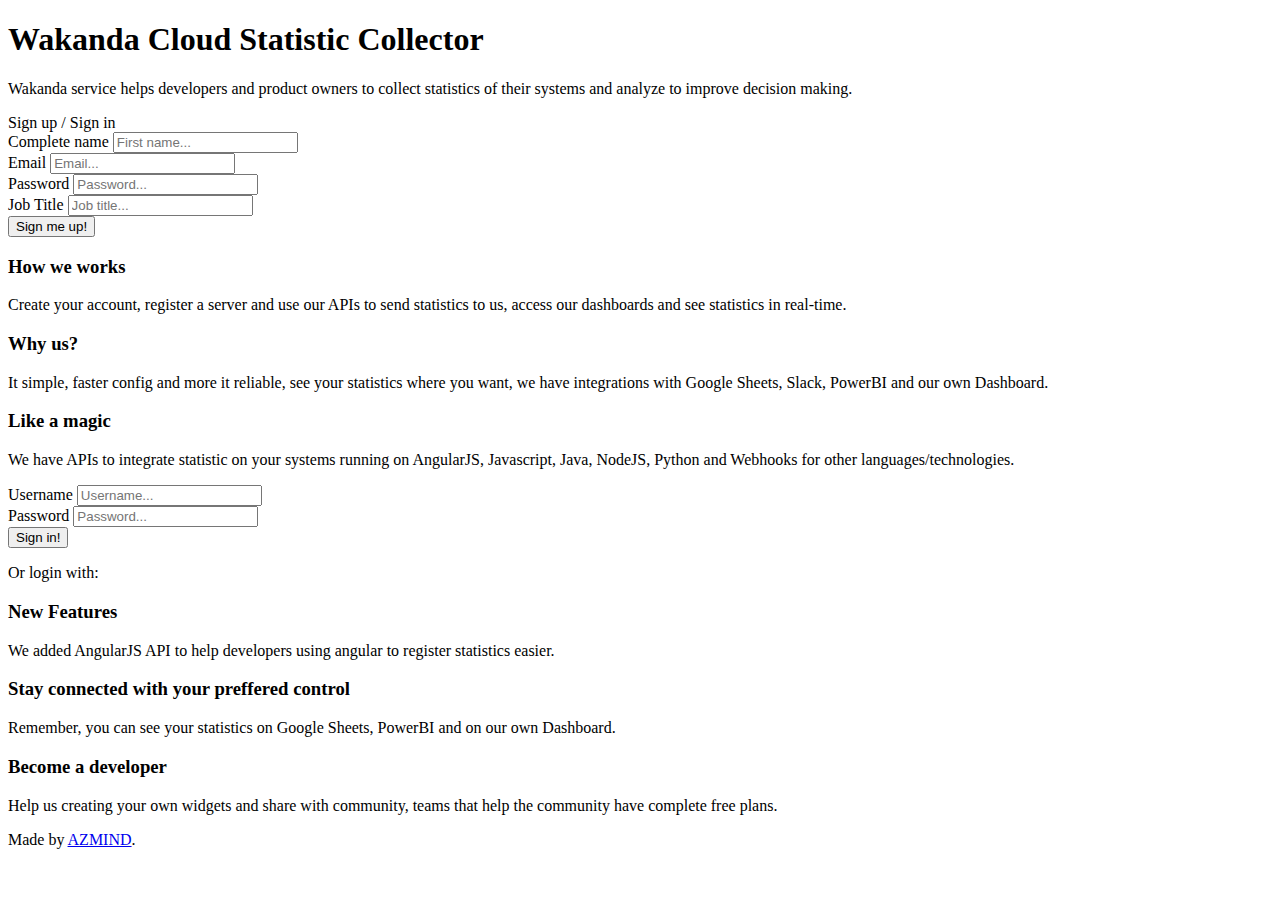
==== web/index.html @ 369befa0 "Refactoring rest services from rest package and some changes on web" ====
<!DOCTYPE html>
<html lang="en">

    <head>

        <meta charset="utf-8">
        <meta http-equiv="X-UA-Compatible" content="IE=edge">
        <meta name="viewport" content="width=device-width, initial-scale=1">
        <title>Wakanda</title>

        <!-- CSS -->
        <link rel="stylesheet" href="http://fonts.googleapis.com/css?family=Roboto:400,100,300,500">
        <link rel="stylesheet" href="assets/bootstrap/css/bootstrap.min.css">
        <link rel="stylesheet" href="assets/font-awesome/css/font-awesome.min.css">
		<link rel="stylesheet" href="assets/css/form-elements.css">
        <link rel="stylesheet" href="assets/css/style.css">

        <!-- HTML5 Shim and Respond.js IE8 support of HTML5 elements and media queries -->
        <!-- WARNING: Respond.js doesn't work if you view the page via file:// -->
        <!--[if lt IE 9]>
            <script src="https://oss.maxcdn.com/libs/html5shiv/3.7.0/html5shiv.js"></script>
            <script src="https://oss.maxcdn.com/libs/respond.js/1.4.2/respond.min.js"></script>
        <![endif]-->

        <!-- Favicon and touch icons -->
        <link rel="shortcut icon" href="assets/ico/wicon.png">
        <link rel="apple-touch-icon-precomposed" sizes="144x144" href="assets/ico/apple-touch-icon-144-precomposed.png">
        <link rel="apple-touch-icon-precomposed" sizes="114x114" href="assets/ico/apple-touch-icon-114-precomposed.png">
        <link rel="apple-touch-icon-precomposed" sizes="72x72" href="assets/ico/apple-touch-icon-72-precomposed.png">
        <link rel="apple-touch-icon-precomposed" href="assets/ico/apple-touch-icon-57-precomposed.png">

    </head>

    <body>

        <!-- Top content -->
        <div class="top-content">
        	<div class="container">
                	
                <div class="row">
                    <div class="col-sm-8 col-sm-offset-2 text">
                        <h1>Wakanda Cloud Statistic Collector</h1>
                        <div class="description">
                        	<p>
	                         	Wakanda service helps developers and product owners to collect
								statistics of their systems and analyze to improve decision making.
                        	</p>
                        </div>
                    </div>
                </div>
                
                <div class="row">
                    <div class="col-sm-10 col-sm-offset-1 show-forms">
                    	<span class="show-register-form active">Sign up</span>
                    	<span class="show-forms-divider">/</span> 
                    	<span class="show-login-form">Sign in</span>
                    </div>
                </div>
                
                <div class="row register-form">
                    <div class="col-sm-4 col-sm-offset-1">
						<form role="form" action="" method="post" class="r-form">
	                    	<div class="form-group">
	                    		<label class="sr-only" for="r-form-first-name">Complete name</label>
	                        	<input type="text" name="r-form-first-name" placeholder="First name..." class="r-form-first-name form-control" id="r-form-first-name">
	                        </div>
	                        <div class="form-group">
	                        	<label class="sr-only" for="r-form-email">Email</label>
	                        	<input type="text" name="r-form-email" placeholder="Email..." class="r-form-email form-control" id="r-form-email">
	                        </div>
							<div class="form-group">
								<label class="sr-only" for="r-form-password">Password</label>
								<input type="password" name="r-form-password" placeholder="Password..." class="r-form-password form-control" id="r-form-password">
							</div>
							<div class="form-group">
								<label class="sr-only" for="r-form-job-title">Job Title</label>
								<input type="text" name="r-form-job-title" placeholder="Job title..." class="r-form-job-title form-control" id="r-form-job-title">
							</div>
				            <button type="button" class="btn" id="signupBtn">Sign me up!</button>
						</form>
                    </div>
                    <div class="col-sm-6 forms-right-icons">
						<div class="row">
							<div class="col-sm-2 icon"><i class="fa fa-pencil"></i></div>
							<div class="col-sm-10">
								<h3>How we works</h3>
								<p>Create your account, register a server and use our APIs to send statistics to us, access our dashboards and see statistics in real-time.</p>
							</div>
						</div>
						<div class="row">
							<div class="col-sm-2 icon"><i class="fa fa-commenting"></i></div>
							<div class="col-sm-10">
								<h3>Why us?</h3>
								<p>It simple, faster config and more it reliable, see your statistics where you want, we have integrations with Google Sheets, Slack, PowerBI and our own Dashboard.</p>
							</div>
						</div>
						<div class="row">
							<div class="col-sm-2 icon"><i class="fa fa-magic"></i></div>
							<div class="col-sm-10">
								<h3>Like a magic</h3>
								<p>We have APIs to integrate statistic on your systems running on AngularJS, Javascript, Java, NodeJS, Python and Webhooks for other languages/technologies.
								</p>
							</div>
						</div>
                    </div>
                </div>

                <div class="row login-form">
                    <div class="col-sm-4 col-sm-offset-1">
						<form role="form" action="" method="post" class="l-form">
	                    	<div class="form-group">
	                    		<label class="sr-only" for="l-form-username">Username</label>
	                        	<input type="text" name="l-form-username" placeholder="Username..." class="l-form-username form-control" id="l-form-username">
	                        </div>
	                        <div class="form-group">
	                        	<label class="sr-only" for="l-form-password">Password</label>
	                        	<input type="password" name="l-form-password" placeholder="Password..." class="l-form-password form-control" id="l-form-password">
	                        </div>
				            <button type="button" class="btn" onclick="signIn()">Sign in!</button>
				    	</form>
				    	<div class="social-login">
                        	<p>Or login with:</p>
                        	<div class="social-login-buttons">
	                        	<a class="btn btn-link-1" href="#"><i class="fa fa-github"></i></a>
	                        	<a class="btn btn-link-1" href="#"><i class="fa fa-slack"></i></a>
	                        	<a class="btn btn-link-1" href="#"><i class="fa fa-google-plus"></i></a>
                        	</div>
                        </div>
                    </div>
                    <div class="col-sm-6 forms-right-icons">
						<div class="row">
							<div class="col-sm-2 icon"><i class="fa fa-name"></i></div>
							<div class="col-sm-10">
								<h3>New Features</h3>
								<p>We added AngularJS API to help developers using angular to register statistics easier.</p>
							</div>
						</div>
						<div class="row">
							<div class="col-sm-2 icon"><i class="fa fa-eye"></i></div>
							<div class="col-sm-10">
								<h3>Stay connected with your preffered control</h3>
								<p>Remember, you can see your statistics on Google Sheets, PowerBI and on our own Dashboard.</p>
							</div>
						</div>
						<div class="row">
							<div class="col-sm-2 icon"><i class="fa fa-connectdevelop"></i></div>
							<div class="col-sm-10">
								<h3>Become a developer</h3>
								<p>Help us creating your own widgets and share with community, teams that help the community have complete free plans.</p>
							</div>
						</div>
                    </div>
                </div>

        	</div>
        </div>

        <!-- Footer -->
        <footer>
        	<div class="container">
        		<div class="row">

        			<div class="col-sm-8 col-sm-offset-2">
        				<div class="footer-border"></div>
        				<p>Made by <a href="http://azmind.com" target="_blank">AZMIND</a>.</p>
        			</div>

        		</div>
        	</div>
        </footer>

        <!-- Javascript -->
        <script src="assets/js/jquery-1.11.1.min.js"></script>
        <script src="assets/bootstrap/js/bootstrap.min.js"></script>
        <script src="assets/js/jquery.backstretch.min.js"></script>
        <script src="assets/js/scripts.js"></script>
		<script src="assets/js/md5.js"></script>

        <!--[if lt IE 10]>
            <script src="assets/js/placeholder.js"></script>
        <![endif]-->

    </body>

</html>

<script>

</script>
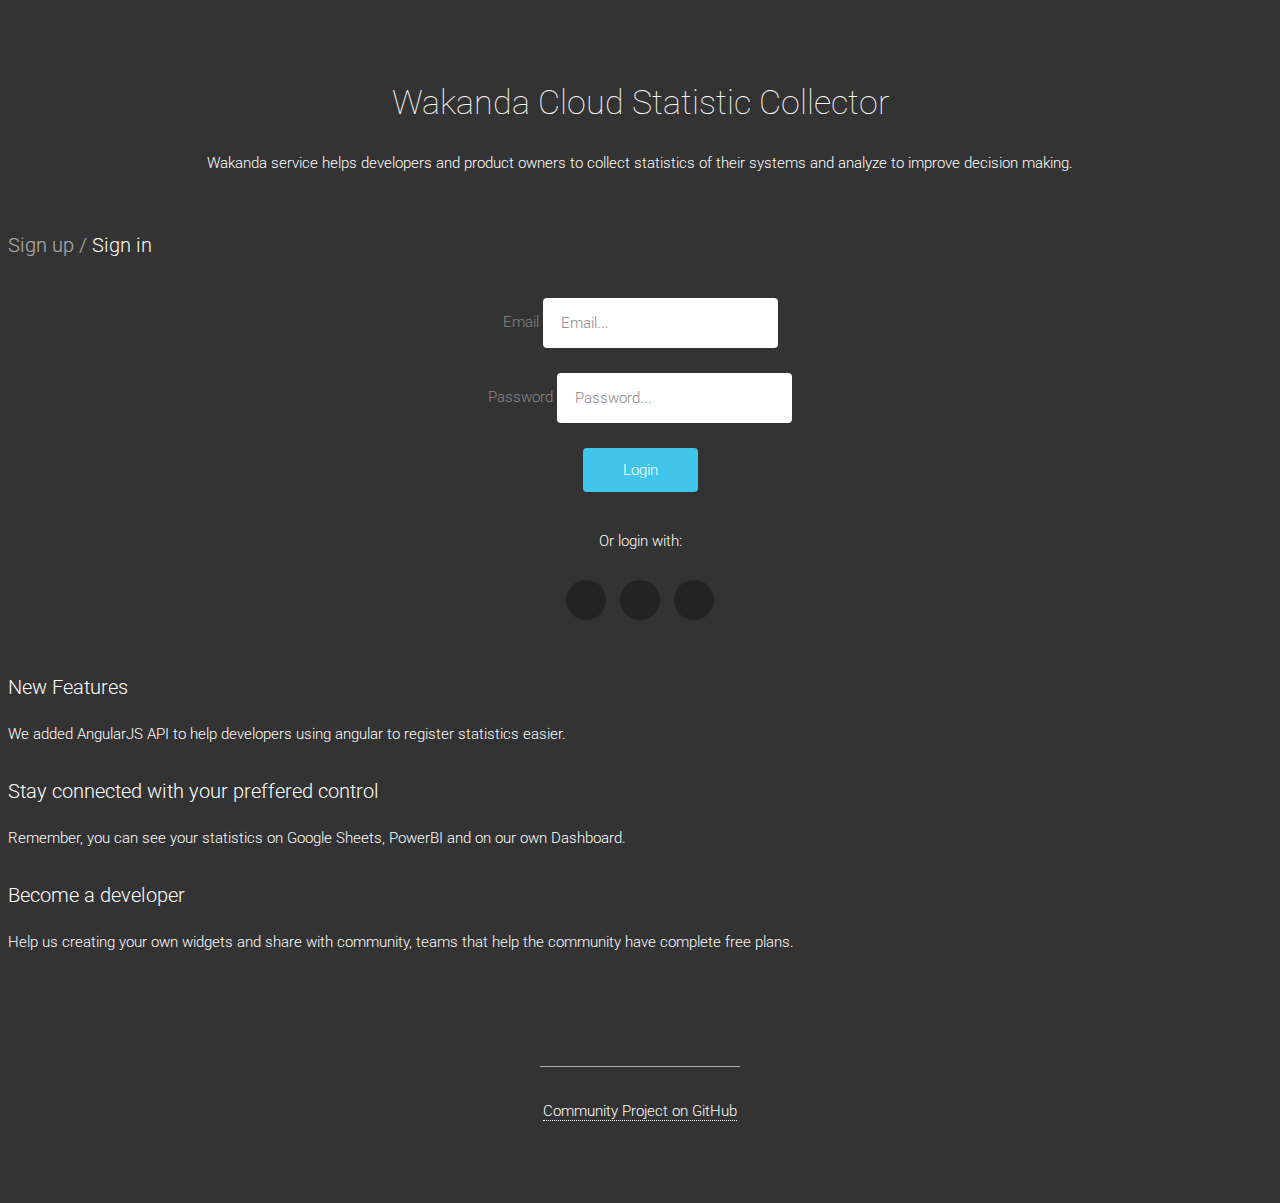
==== commit 2ba48fef: "register & login working with messages and redirecting to loading dashboard page" ====
--- a/web/index.html
+++ b/web/index.html
@@ -14,6 +14,7 @@
         <link rel="stylesheet" href="assets/font-awesome/css/font-awesome.min.css">
 		<link rel="stylesheet" href="assets/css/form-elements.css">
         <link rel="stylesheet" href="assets/css/style.css">
+		<link rel="stylesheet" href="assets/css/loading-spinner.css">
 
         <!-- HTML5 Shim and Respond.js IE8 support of HTML5 elements and media queries -->
         <!-- WARNING: Respond.js doesn't work if you view the page via file:// -->
@@ -24,10 +25,6 @@
 
         <!-- Favicon and touch icons -->
         <link rel="shortcut icon" href="assets/ico/wicon.png">
-        <link rel="apple-touch-icon-precomposed" sizes="144x144" href="assets/ico/apple-touch-icon-144-precomposed.png">
-        <link rel="apple-touch-icon-precomposed" sizes="114x114" href="assets/ico/apple-touch-icon-114-precomposed.png">
-        <link rel="apple-touch-icon-precomposed" sizes="72x72" href="assets/ico/apple-touch-icon-72-precomposed.png">
-        <link rel="apple-touch-icon-precomposed" href="assets/ico/apple-touch-icon-57-precomposed.png">
 
     </head>
 
@@ -51,9 +48,15 @@
                 
                 <div class="row">
                     <div class="col-sm-10 col-sm-offset-1 show-forms">
-                    	<span class="show-register-form active">Sign up</span>
+                    	<span class="show-register-form">Sign up</span>
                     	<span class="show-forms-divider">/</span> 
-                    	<span class="show-login-form">Sign in</span>
+                    	<span class="show-login-form active">Sign in</span>
+
+						<p align="left" class="show-info-message"
+						   style="position:absolute;font-size:12px;color:white;display:none">
+							<span class="fa fa-info-circle"></span>
+							Registered succesfully, please sign in
+						</p>
                     </div>
                 </div>
                 
@@ -61,8 +64,8 @@
                     <div class="col-sm-4 col-sm-offset-1">
 						<form role="form" action="" method="post" class="r-form">
 	                    	<div class="form-group">
-	                    		<label class="sr-only" for="r-form-first-name">Complete name</label>
-	                        	<input type="text" name="r-form-first-name" placeholder="First name..." class="r-form-first-name form-control" id="r-form-first-name">
+	                    		<label class="sr-only" for="r-form-first-name">Name</label>
+	                        	<input type="text" name="r-form-first-name" placeholder="Name..." class="r-form-first-name form-control" id="r-form-first-name">
 	                        </div>
 	                        <div class="form-group">
 	                        	<label class="sr-only" for="r-form-email">Email</label>
@@ -76,7 +79,10 @@
 								<label class="sr-only" for="r-form-job-title">Job Title</label>
 								<input type="text" name="r-form-job-title" placeholder="Job title..." class="r-form-job-title form-control" id="r-form-job-title">
 							</div>
-				            <button type="button" class="btn" id="signupBtn">Sign me up!</button>
+							<div id="submitRegion">
+								<button type="button" class="btn" id="signupBtn">Register!</button>
+							</div>
+
 						</form>
                     </div>
                     <div class="col-sm-6 forms-right-icons">
@@ -109,14 +115,26 @@
                     <div class="col-sm-4 col-sm-offset-1">
 						<form role="form" action="" method="post" class="l-form">
 	                    	<div class="form-group">
-	                    		<label class="sr-only" for="l-form-username">Username</label>
-	                        	<input type="text" name="l-form-username" placeholder="Username..." class="l-form-username form-control" id="l-form-username">
+	                    		<label class="sr-only" for="l-form-email">Email</label>
+	                        	<input type="text" name="l-form-email" placeholder="Email..." class="l-form-email form-control"
+									   id="l-form-email">
 	                        </div>
 	                        <div class="form-group">
 	                        	<label class="sr-only" for="l-form-password">Password</label>
 	                        	<input type="password" name="l-form-password" placeholder="Password..." class="l-form-password form-control" id="l-form-password">
 	                        </div>
-				            <button type="button" class="btn" onclick="signIn()">Sign in!</button>
+				            <button type="button" class="btn" id="signInBtn">
+								<span id="textLoginBtn">Login</span>
+								<span id="loadingLoginSpinner" style="display: none">
+									  <div class="sk-wave">
+										<div class="sk-rect sk-rect1"></div>
+										<div class="sk-rect sk-rect2"></div>
+										<div class="sk-rect sk-rect3"></div>
+										<div class="sk-rect sk-rect4"></div>
+										<div class="sk-rect sk-rect5"></div>
+									  </div>
+								</span>
+							</button>
 				    	</form>
 				    	<div class="social-login">
                         	<p>Or login with:</p>
@@ -129,7 +147,7 @@
                     </div>
                     <div class="col-sm-6 forms-right-icons">
 						<div class="row">
-							<div class="col-sm-2 icon"><i class="fa fa-name"></i></div>
+							<div class="col-sm-2 icon"><i class="fa fa-cubes"></i></div>
 							<div class="col-sm-10">
 								<h3>New Features</h3>
 								<p>We added AngularJS API to help developers using angular to register statistics easier.</p>
@@ -162,7 +180,8 @@
 
         			<div class="col-sm-8 col-sm-offset-2">
         				<div class="footer-border"></div>
-        				<p>Made by <a href="http://azmind.com" target="_blank">AZMIND</a>.</p>
+						<span class="fa fa-github"></span>
+        				<a href="https://github.com/lucasventurasc/wakanda" target="_blank">Community Project on GitHub</a>
         			</div>
 
         		</div>
--- a/web/assets/css/form-elements.css
+++ b/web/assets/css/form-elements.css
@@ -0,0 +1,74 @@
+
+input[type="text"], 
+input[type="password"], 
+textarea, 
+textarea.form-control {
+	height: 44px;
+    margin: 0;
+    padding: 0 15px;
+    vertical-align: middle;
+    background: #fff;
+    border: 3px solid #fff;
+    font-family: 'Roboto', sans-serif;
+    font-size: 15px;
+    font-weight: 300;
+    line-height: 44px;
+    color: #888;
+    -moz-border-radius: 4px; -webkit-border-radius: 4px; border-radius: 4px;
+    -moz-box-shadow: none; -webkit-box-shadow: none; box-shadow: none;
+    -o-transition: all .3s; -moz-transition: all .3s; -webkit-transition: all .3s; -ms-transition: all .3s; transition: all .3s;
+}
+
+textarea, 
+textarea.form-control {
+	padding-top: 6px;
+	padding-bottom: 6px;
+	line-height: 28px;
+}
+
+input[type="text"]:focus, 
+input[type="password"]:focus, 
+textarea:focus, 
+textarea.form-control:focus {
+	outline: 0;
+	background: #fff;
+    border: 3px solid #bbb;
+    -moz-box-shadow: none; -webkit-box-shadow: none; box-shadow: none;
+}
+
+input[type="text"]:-moz-placeholder, input[type="password"]:-moz-placeholder, 
+textarea:-moz-placeholder, textarea.form-control:-moz-placeholder { color: #888; }
+
+input[type="text"]:-ms-input-placeholder, input[type="password"]:-ms-input-placeholder, 
+textarea:-ms-input-placeholder, textarea.form-control:-ms-input-placeholder { color: #888; }
+
+input[type="text"]::-webkit-input-placeholder, input[type="password"]::-webkit-input-placeholder, 
+textarea::-webkit-input-placeholder, textarea.form-control::-webkit-input-placeholder { color: #888; }
+
+
+
+button.btn {
+	height: 44px;
+    margin: 0;
+    padding: 0 40px;
+    vertical-align: middle;
+    background: #42c5ea;
+    border: 0;
+    font-family: 'Roboto', sans-serif;
+    font-size: 15px;
+    font-weight: 300;
+    line-height: 44px;
+    color: #fff;
+    -moz-border-radius: 4px; -webkit-border-radius: 4px; border-radius: 4px;
+    text-shadow: none;
+    -moz-box-shadow: none; -webkit-box-shadow: none; box-shadow: none;
+    -o-transition: all .3s; -moz-transition: all .3s; -webkit-transition: all .3s; -ms-transition: all .3s; transition: all .3s;
+}
+
+button.btn:hover { opacity: 0.6; color: #fff; }
+
+button.btn:active { outline: 0; color: #fff; -moz-box-shadow: none; -webkit-box-shadow: none; box-shadow: none; }
+
+button.btn:focus { outline: 0; background: #42c5ea; color: #fff; }
+
+button.btn:active:focus, button.btn.active:focus { outline: 0; background: #42c5ea; color: #fff; }
--- a/web/assets/css/style.css
+++ b/web/assets/css/style.css
@@ -0,0 +1,282 @@
+
+body {
+    background: #333;
+    font-family: 'Roboto', sans-serif;
+    font-size: 15px;
+    font-weight: 300;
+    color: #888;
+    line-height: 28px;
+    text-align: center;
+}
+
+strong {
+    font-weight: 500;
+}
+
+a, a:hover, a:focus {
+    color: #42c5ea;
+    text-decoration: none;
+    -o-transition: all .3s;
+    -moz-transition: all .3s;
+    -webkit-transition: all .3s;
+    -ms-transition: all .3s;
+    transition: all .3s;
+}
+
+h1, h2 {
+    margin-top: 10px;
+    font-size: 34px;
+    font-weight: 100;
+    color: #555;
+    line-height: 48px;
+}
+
+h3 {
+    font-size: 20px;
+    font-weight: 300;
+    color: #555;
+    line-height: 26px;
+}
+
+img {
+    max-width: 100%;
+}
+
+::-moz-selection {
+    background: #42c5ea;
+    color: #fff;
+    text-shadow: none;
+}
+
+::selection {
+    background: #42c5ea;
+    color: #fff;
+    text-shadow: none;
+}
+
+.btn-link-1 {
+    display: inline-block;
+    width: 40px;
+    height: 40px;
+    margin: 5px;
+    padding: 0;
+    background: #555;
+    background: rgba(0, 0, 0, 0.3);
+    font-size: 20px;
+    line-height: 40px;
+    color: #fff;
+    -moz-border-radius: 50%;
+    -webkit-border-radius: 50%;
+    border-radius: 50%;
+}
+
+.btn-link-1:hover {
+    outline: 0;
+    opacity: 0.6;
+    background: #555;
+    background: rgba(0, 0, 0, 0.3);
+    color: #fff;
+}
+
+/***** Top content *****/
+
+.top-content {
+    padding: 60px 0 80px 0;
+}
+
+.top-content .text {
+    color: #fff;
+}
+
+.top-content .text h1 {
+    color: #fff;
+}
+
+.top-content .description {
+    margin: 20px 0 10px 0;
+}
+
+.top-content .description a {
+    color: #fff;
+    border-bottom: 1px dotted #fff;
+}
+
+.top-content .description a:hover,
+.top-content .description a:focus {
+    border: 0;
+}
+
+.show-forms {
+    padding-top: 40px;
+    font-size: 20px;
+    color: #fff;
+    line-height: 26px;
+    text-align: left;
+}
+
+.show-register-form, .show-forms-divider, .show-login-form {
+    opacity: 0.6;
+}
+
+.show-register-form, .show-login-form {
+    cursor: pointer;
+    -o-transition: all .3s;
+    -moz-transition: all .3s;
+    -webkit-transition: all .3s;
+    -ms-transition: all .3s;
+    transition: all .3s;
+}
+
+.show-register-form.active, .show-login-form.active,
+.show-register-form:hover, .show-login-form:hover {
+    opacity: 1;
+}
+
+.register-form {
+    display: none;
+}
+
+.r-form {
+    padding-top: 40px;
+}
+
+.r-form .form-group {
+    margin-bottom: 25px;
+}
+
+.r-form textarea {
+    height: 100px;
+}
+
+.r-form .input-error {
+    border-color: #42c5ea;
+}
+
+.l-form {
+    padding-top: 40px;
+}
+
+.l-form .form-group {
+    margin-bottom: 25px;
+}
+
+.l-form .input-error {
+    border-color: #42c5ea;
+}
+
+.forms-right-icons .row {
+    padding-bottom: 15px;
+}
+
+.forms-right-icons {
+    padding-top: 40px;
+    color: #fff;
+    text-align: left;
+}
+
+.forms-right-icons h3 {
+    margin-top: 0;
+    color: #fff;
+}
+
+.forms-right-icons .icon {
+    text-align: right;
+    font-size: 30px;
+    line-height: 34px;
+}
+
+.social-login {
+    margin-top: 35px;
+    color: #fff;
+}
+
+.social-login-buttons {
+    margin-top: 20px;
+}
+
+/***** Footer *****/
+
+footer {
+    padding-bottom: 70px;
+    color: #fff;
+}
+
+footer .footer-border {
+    width: 200px;
+    margin: 0 auto;
+    padding-bottom: 30px;
+    border-top: 1px solid #fff;
+    border-top: 1px solid rgba(255, 255, 255, 0.6);
+}
+
+footer a {
+    color: #fff;
+    border-bottom: 1px dotted #fff;
+}
+
+footer a:hover, footer a:focus {
+    color: #fff;
+    border: 0;
+}
+
+/***** Media queries *****/
+
+@media (min-width: 992px) and (max-width: 1199px) {
+}
+
+@media (min-width: 768px) and (max-width: 991px) {
+
+    .forms-right-icons .icon {
+        font-size: 22px;
+    }
+
+}
+
+@media (max-width: 767px) {
+
+    .show-forms, .forms-right-icons, .forms-right-icons .icon {
+        text-align: center;
+    }
+
+    .forms-right-icons .icon {
+        padding-top: 10px;
+    }
+
+    .forms-right-icons h3 {
+        margin-top: 15px;
+    }
+
+}
+
+@media (max-width: 415px) {
+
+    h1, h2 {
+        font-size: 28px;
+    }
+
+}
+
+.center {
+    width: 100%;
+    height: 40%;
+
+    position: absolute;
+    top: 0;
+    bottom: 0;
+    left: 0;
+    right: 0;
+
+    margin: auto;
+}
+
+.information-message {
+    color:white !important;
+}
+
+.error-message {
+    color:red !important;
+}
+
+.warning-message {
+    color:yellow !important;
+}--- a/web/assets/css/loading-spinner.css
+++ b/web/assets/css/loading-spinner.css
@@ -0,0 +1,150 @@
+.sk-wave {
+    width: 50px;
+    height: 30px;
+    text-align: center;
+    font-size: 10px;
+}
+
+.sk-wave .sk-rect {
+    background-color: white;
+    height: 100%;
+    width: 6px;
+    display: inline-block;
+    -webkit-animation: sk-waveStretchDelay 1.2s infinite ease-in-out;
+    animation: sk-waveStretchDelay 1.2s infinite ease-in-out;
+}
+
+.sk-wave .sk-rect1 {
+    -webkit-animation-delay: -1.2s;
+    animation-delay: -1.2s;
+}
+
+.sk-wave .sk-rect2 {
+    -webkit-animation-delay: -1.1s;
+    animation-delay: -1.1s;
+}
+
+.sk-wave .sk-rect3 {
+    -webkit-animation-delay: -1s;
+    animation-delay: -1s;
+}
+
+.sk-wave .sk-rect4 {
+    -webkit-animation-delay: -0.9s;
+    animation-delay: -0.9s;
+}
+
+.sk-wave .sk-rect5 {
+    -webkit-animation-delay: -0.8s;
+    animation-delay: -0.8s;
+}
+
+@-webkit-keyframes sk-waveStretchDelay {
+    0%, 40%, 100% {
+        -webkit-transform: scaleY(0.4);
+        transform: scaleY(0.4);
+    }
+    20% {
+        -webkit-transform: scaleY(1);
+        transform: scaleY(1);
+    }
+}
+
+@keyframes sk-waveStretchDelay {
+    0%, 40%, 100% {
+        -webkit-transform: scaleY(0.4);
+        transform: scaleY(0.4);
+    }
+    20% {
+        -webkit-transform: scaleY(1);
+        transform: scaleY(1);
+    }
+}
+
+.sk-cube-grid {
+    width: 40px;
+    height: 40px;
+    margin: 40px auto;
+    /*
+     * Spinner positions
+     * 1 2 3
+     * 4 5 6
+     * 7 8 9
+     */
+}
+
+.sk-cube-grid .sk-cube {
+    width: 33.33%;
+    height: 33.33%;
+    background-color: white;
+    float: left;
+    -webkit-animation: sk-cubeGridScaleDelay 1.3s infinite ease-in-out;
+    animation: sk-cubeGridScaleDelay 1.3s infinite ease-in-out;
+}
+
+.sk-cube-grid .sk-cube1 {
+    -webkit-animation-delay: 0.2s;
+    animation-delay: 0.2s;
+}
+
+.sk-cube-grid .sk-cube2 {
+    -webkit-animation-delay: 0.3s;
+    animation-delay: 0.3s;
+}
+
+.sk-cube-grid .sk-cube3 {
+    -webkit-animation-delay: 0.4s;
+    animation-delay: 0.4s;
+}
+
+.sk-cube-grid .sk-cube4 {
+    -webkit-animation-delay: 0.1s;
+    animation-delay: 0.1s;
+}
+
+.sk-cube-grid .sk-cube5 {
+    -webkit-animation-delay: 0.2s;
+    animation-delay: 0.2s;
+}
+
+.sk-cube-grid .sk-cube6 {
+    -webkit-animation-delay: 0.3s;
+    animation-delay: 0.3s;
+}
+
+.sk-cube-grid .sk-cube7 {
+    -webkit-animation-delay: 0.0s;
+    animation-delay: 0.0s;
+}
+
+.sk-cube-grid .sk-cube8 {
+    -webkit-animation-delay: 0.1s;
+    animation-delay: 0.1s;
+}
+
+.sk-cube-grid .sk-cube9 {
+    -webkit-animation-delay: 0.2s;
+    animation-delay: 0.2s;
+}
+
+@-webkit-keyframes sk-cubeGridScaleDelay {
+    0%, 70%, 100% {
+        -webkit-transform: scale3D(1, 1, 1);
+        transform: scale3D(1, 1, 1);
+    }
+    35% {
+        -webkit-transform: scale3D(0, 0, 1);
+        transform: scale3D(0, 0, 1);
+    }
+}
+
+@keyframes sk-cubeGridScaleDelay {
+    0%, 70%, 100% {
+        -webkit-transform: scale3D(1, 1, 1);
+        transform: scale3D(1, 1, 1);
+    }
+    35% {
+        -webkit-transform: scale3D(0, 0, 1);
+        transform: scale3D(0, 0, 1);
+    }
+}